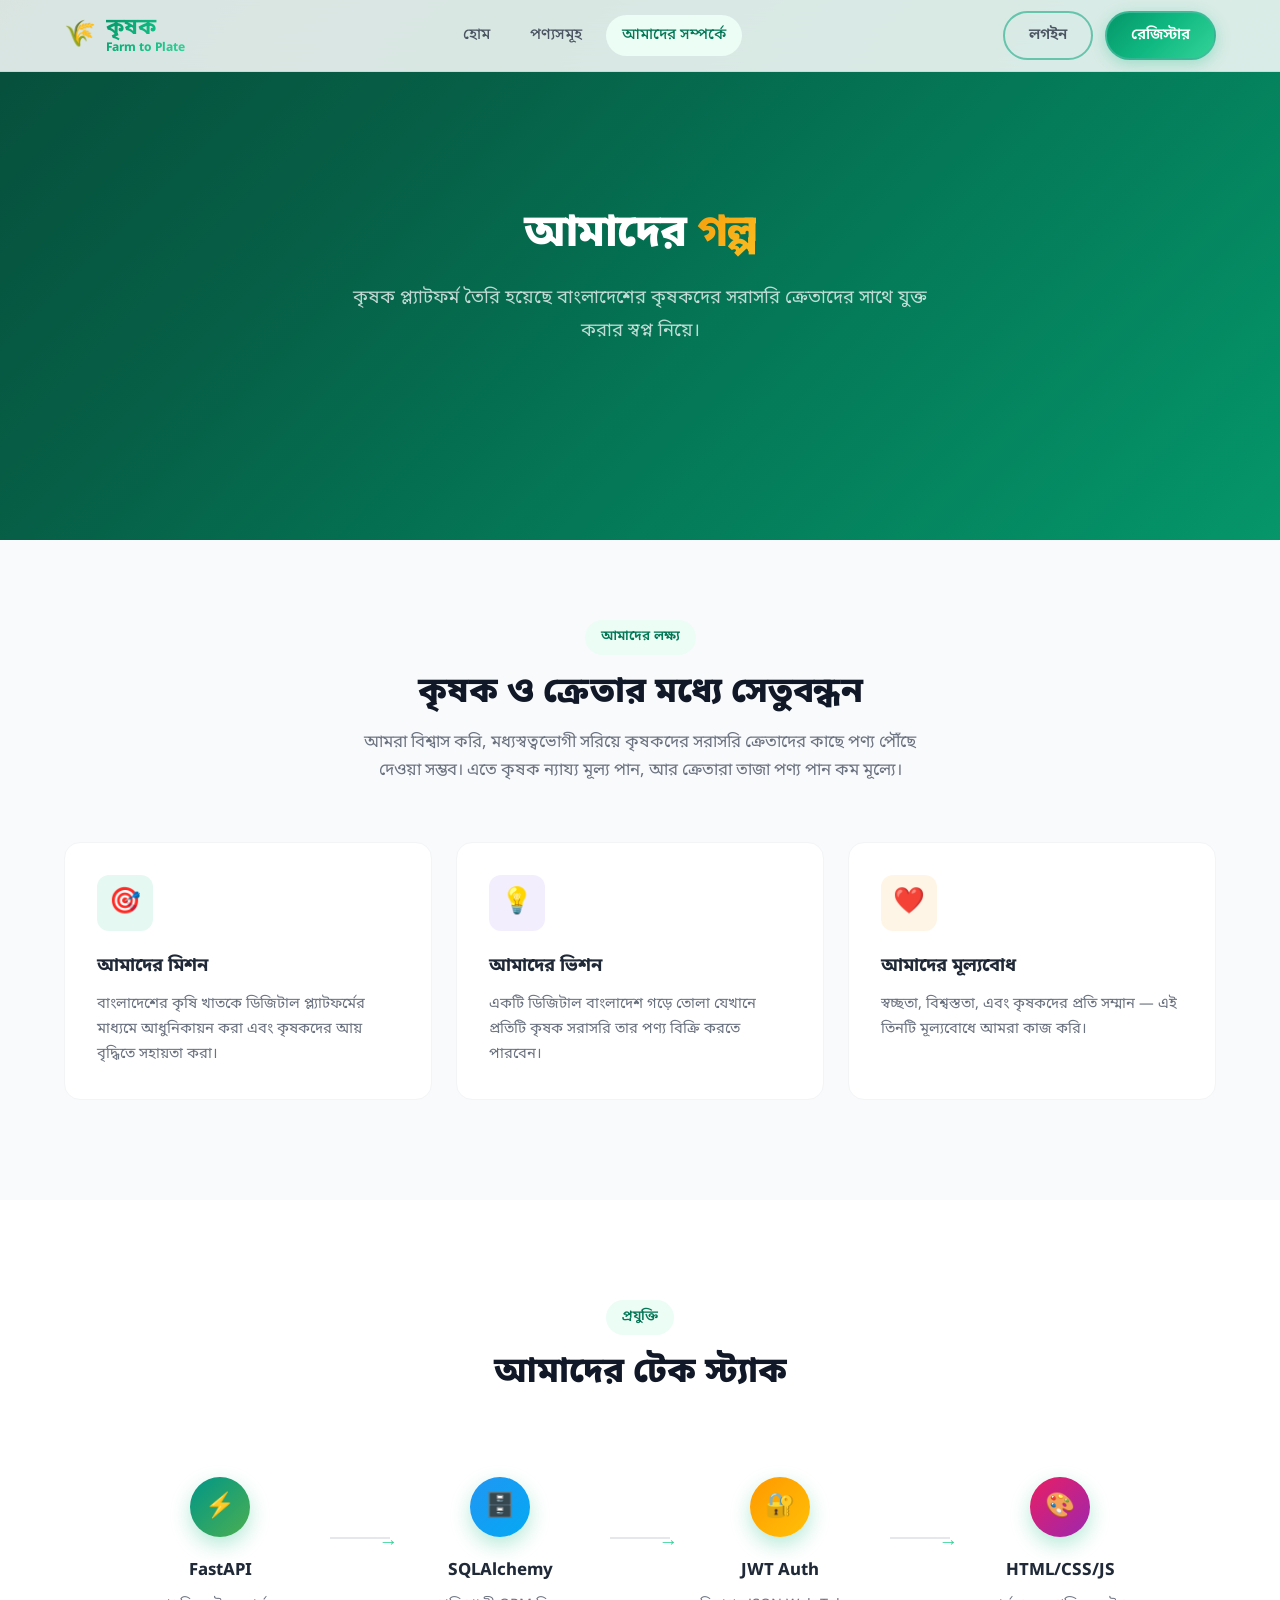
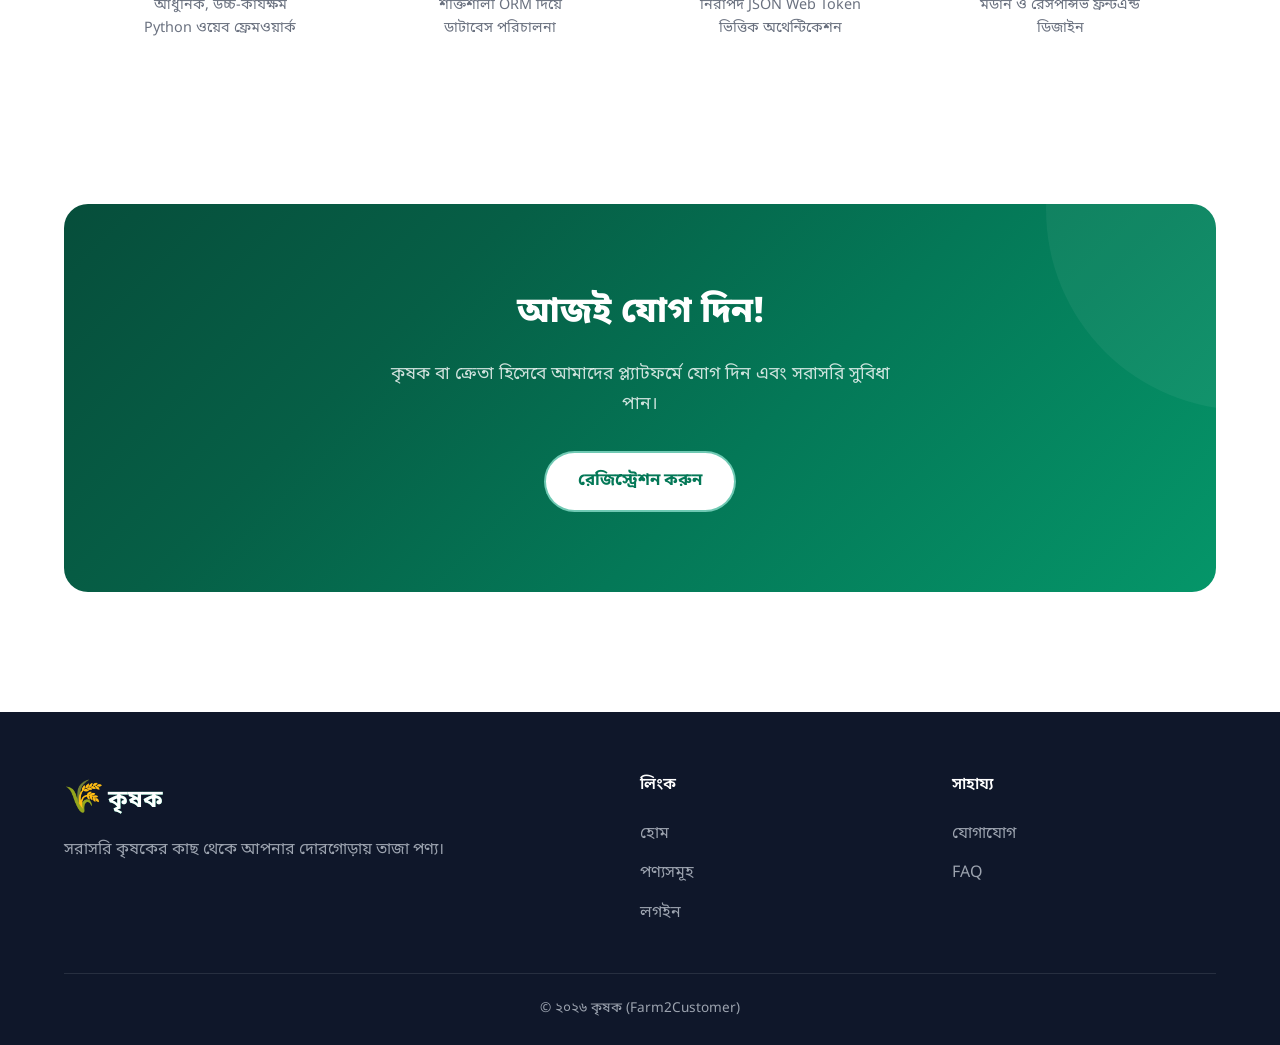
==== about.html @ 164684e6 "update" ====
<!DOCTYPE html>
<html lang="bn">
<head>
    <meta charset="UTF-8">
    <meta name="viewport" content="width=device-width, initial-scale=1.0">
    <title>আমাদের সম্পর্কে — কৃষক</title>
    <link rel="preconnect" href="https://fonts.googleapis.com">
    <link rel="preconnect" href="https://fonts.gstatic.com" crossorigin>
    <link href="https://fonts.googleapis.com/css2?family=Noto+Sans+Bengali:wght@300;400;500;600;700;800&family=Inter:wght@300;400;500;600;700;800&display=swap" rel="stylesheet">
    <link rel="stylesheet" href="css/style.css">
    <link rel="stylesheet" href="css/landing.css">
</head>
<body>
    <!-- Navbar -->
    <nav class="navbar" id="navbar">
        <div class="nav-container">
            <a href="index.html" class="nav-logo">
                <span class="logo-icon">🌾</span>
                <span class="logo-text" style="margin: 0; padding: 0; display: flex; flex-direction: column; gap: 3px; line-height: 1;">কৃষক<span style="font-size: 12px; padding: 0; margin: 0;">Farm to Plate</span></span>
            </a>
            <div class="nav-links" id="navLinks">
                <a href="index.html" class="nav-link">হোম</a>
                <a href="products.html" class="nav-link">পণ্যসমূহ</a>
                <a href="about.html" class="nav-link active">আমাদের সম্পর্কে</a>
            </div>
            <div class="nav-actions">
                <a href="login.html" class="btn btn-ghost" id="loginBtn">লগইন</a>
                <a href="register.html" class="btn btn-primary" id="registerBtn">রেজিস্টার</a>
                <div class="user-dropdown" id="userDropdown">
                        <div class="dropdown-header">
                            <span id="dropdownName">User</span>
                            <span class="dropdown-role" id="dropdownRole">customer</span>
                        </div>
                        <div class="dropdown-divider"></div>
                        <a href="#" id="dashboardLink" class="dropdown-item">ড্যাশবোর্ড</a>
                        <a href="#" id="profileLink" class="dropdown-item">প্রোফাইল</a>
                        <div class="dropdown-divider"></div>
                        <button class="dropdown-item logout" id="logoutBtn">লগআউট</button>
                    </div>
                <div class="user-menu hidden" id="userMenu">
                    <button class="user-avatar" id="userAvatar">
                        <span id="userInitial">ক</span>
                    </button>
                </div>
            </div>
            <button class="nav-toggle" id="navToggle"><span></span><span></span><span></span></button>
        </div>
    </nav>

    <!-- About Hero -->
    <section class="hero" style="min-height:60vh;">
        <div class="hero-bg">
            <div class="hero-gradient"></div>
        </div>
        <div class="hero-content">
            <h1 class="hero-title" style="font-size:2.8rem;">
                আমাদের <span class="gradient-text">গল্প</span>
            </h1>
            <p class="hero-description">
                কৃষক প্ল্যাটফর্ম তৈরি হয়েছে বাংলাদেশের কৃষকদের সরাসরি ক্রেতাদের সাথে যুক্ত করার স্বপ্ন নিয়ে।
            </p>
        </div>
    </section>

    <!-- Mission -->
    <section class="features" style="padding-top: 80px;">
        <div class="container">
            <div class="section-header">
                <span class="section-badge">আমাদের লক্ষ্য</span>
                <h2 class="section-title">কৃষক ও ক্রেতার মধ্যে সেতুবন্ধন</h2>
                <p class="section-description">
                    আমরা বিশ্বাস করি, মধ্যস্বত্বভোগী সরিয়ে কৃষকদের সরাসরি ক্রেতাদের কাছে পণ্য পৌঁছে দেওয়া সম্ভব।
                    এতে কৃষক ন্যায্য মূল্য পান, আর ক্রেতারা তাজা পণ্য পান কম মূল্যে।
                </p>
            </div>
            <div class="features-grid">
                <div class="feature-card">
                    <div class="feature-icon" style="--accent: #10b981;">🎯</div>
                    <h3>আমাদের মিশন</h3>
                    <p>বাংলাদেশের কৃষি খাতকে ডিজিটাল প্ল্যাটফর্মের মাধ্যমে আধুনিকায়ন করা এবং কৃষকদের আয় বৃদ্ধিতে সহায়তা করা।</p>
                </div>
                <div class="feature-card">
                    <div class="feature-icon" style="--accent: #8b5cf6;">💡</div>
                    <h3>আমাদের ভিশন</h3>
                    <p>একটি ডিজিটাল বাংলাদেশ গড়ে তোলা যেখানে প্রতিটি কৃষক সরাসরি তার পণ্য বিক্রি করতে পারবেন।</p>
                </div>
                <div class="feature-card">
                    <div class="feature-icon" style="--accent: #f59e0b;">❤️</div>
                    <h3>আমাদের মূল্যবোধ</h3>
                    <p>স্বচ্ছতা, বিশ্বস্ততা, এবং কৃষকদের প্রতি সম্মান — এই তিনটি মূল্যবোধে আমরা কাজ করি।</p>
                </div>
            </div>
        </div>
    </section>

    <!-- Technology Stack -->
    <section class="how-it-works">
        <div class="container">
            <div class="section-header">
                <span class="section-badge">প্রযুক্তি</span>
                <h2 class="section-title">আমাদের টেক স্ট্যাক</h2>
            </div>
            <div class="steps-container">
                <div class="step-card">
                    <div class="step-number" style="background:linear-gradient(135deg, #009688, #4CAF50);">⚡</div>
                    <div class="step-content">
                        <h3>FastAPI</h3>
                        <p>আধুনিক, উচ্চ-কার্যক্ষম Python ওয়েব ফ্রেমওয়ার্ক</p>
                    </div>
                </div>
                <div class="step-connector"></div>
                <div class="step-card">
                    <div class="step-number" style="background:linear-gradient(135deg, #2196F3, #03A9F4);">🗄️</div>
                    <div class="step-content">
                        <h3>SQLAlchemy</h3>
                        <p>শক্তিশালী ORM দিয়ে ডাটাবেস পরিচালনা</p>
                    </div>
                </div>
                <div class="step-connector"></div>
                <div class="step-card">
                    <div class="step-number" style="background:linear-gradient(135deg, #FF9800, #FFC107);">🔐</div>
                    <div class="step-content">
                        <h3>JWT Auth</h3>
                        <p>নিরাপদ JSON Web Token ভিত্তিক অথেন্টিকেশন</p>
                    </div>
                </div>
                <div class="step-connector"></div>
                <div class="step-card">
                    <div class="step-number" style="background:linear-gradient(135deg, #E91E63, #9C27B0);">🎨</div>
                    <div class="step-content">
                        <h3>HTML/CSS/JS</h3>
                        <p>মডার্ন ও রেসপন্সিভ ফ্রন্টএন্ড ডিজাইন</p>
                    </div>
                </div>
            </div>
        </div>
    </section>

    <!-- CTA -->
    <section class="cta-section">
        <div class="container">
            <div class="cta-card">
                <div class="cta-content">
                    <h2>আজই যোগ দিন!</h2>
                    <p>কৃষক বা ক্রেতা হিসেবে আমাদের প্ল্যাটফর্মে যোগ দিন এবং সরাসরি সুবিধা পান।</p>
                    <div class="cta-actions">
                        <a href="register.html" class="btn btn-light btn-lg">রেজিস্ট্রেশন করুন</a>
                    </div>
                </div>
            </div>
        </div>
    </section>

    <!-- Footer -->
    <footer class="footer">
        <div class="container">
            <div class="footer-content">
                <div class="footer-brand">
                    <span class="logo-icon">🌾</span>
                    <span class="logo-text">কৃষক</span>
                    <p>সরাসরি কৃষকের কাছ থেকে আপনার দোরগোড়ায় তাজা পণ্য।</p>
                </div>
                <div class="footer-links">
                    <h4>লিংক</h4>
                    <a href="index.html">হোম</a>
                    <a href="products.html">পণ্যসমূহ</a>
                    <a href="login.html">লগইন</a>
                </div>
                <div class="footer-links">
                    <h4>সাহায্য</h4>
                    <a href="#">যোগাযোগ</a>
                    <a href="#">FAQ</a>
                </div>
            </div>
            <div class="footer-bottom">
                <p>&copy; ২০২৬ কৃষক (Farm2Customer)</p>
            </div>
        </div>
    </footer>

    <script src="js/config.js"></script>
    <script src="js/auth.js"></script>
    <script src="js/app.js"></script>
</body>
</html>
---- css/style.css ----
/* ===== CSS RESET & VARIABLES ===== */
*,
*::before,
*::after {
    margin: 0;
    padding: 0;
    box-sizing: border-box;
}

:root {
    /* Primary Colors - Earthy Green Theme */
    --primary-50: #ecfdf5;
    --primary-100: #d1fae5;
    --primary-200: #a7f3d0;
    --primary-300: #6ee7b7;
    --primary-400: #34d399;
    --primary-500: #10b981;
    --primary-600: #059669;
    --primary-700: #047857;
    --primary-800: #065f46;
    --primary-900: #064e3b;

    /* Accent - Warm Gold */
    --accent-50: #fffbeb;
    --accent-100: #fef3c7;
    --accent-200: #fde68a;
    --accent-300: #fcd34d;
    --accent-400: #fbbf24;
    --accent-500: #f59e0b;
    --accent-600: #d97706;
    --accent-700: #b45309;

    /* Neutrals */
    --gray-50: #f9fafb;
    --gray-100: #f3f4f6;
    --gray-200: #e5e7eb;
    --gray-300: #d1d5db;
    --gray-400: #9ca3af;
    --gray-500: #6b7280;
    --gray-600: #4b5563;
    --gray-700: #374151;
    --gray-800: #1f2937;
    --gray-900: #111827;

    /* Semantic */
    --success: #10b981;
    --warning: #f59e0b;
    --danger: #ef4444;
    --info: #3b82f6;

    /* Surfaces */
    --bg-primary: #ffffff;
    --bg-secondary: #f9fafb;
    --bg-elevated: #ffffff;
    --bg-dark: #0f172a;
    --bg-glass: rgba(255, 255, 255, 0.7);

    /* Gradients */
    --gradient-primary: linear-gradient(135deg, #059669 0%, #10b981 50%, #34d399 100%);
    --gradient-hero: linear-gradient(135deg, #064e3b 0%, #065f46 30%, #047857 60%, #059669 100%);
    --gradient-accent: linear-gradient(135deg, #f59e0b 0%, #fbbf24 100%);
    --gradient-card: linear-gradient(145deg, rgba(255, 255, 255, 0.9) 0%, rgba(249, 250, 251, 0.9) 100%);

    /* Shadows */
    --shadow-sm: 0 1px 2px 0 rgb(0 0 0 / 0.05);
    --shadow-md: 0 4px 6px -1px rgb(0 0 0 / 0.1), 0 2px 4px -2px rgb(0 0 0 / 0.1);
    --shadow-lg: 0 10px 15px -3px rgb(0 0 0 / 0.1), 0 4px 6px -4px rgb(0 0 0 / 0.1);
    --shadow-xl: 0 20px 25px -5px rgb(0 0 0 / 0.1), 0 8px 10px -6px rgb(0 0 0 / 0.1);
    --shadow-glow: 0 0 40px rgba(16, 185, 129, 0.15);

    /* Typography */
    --font-bn: 'Noto Sans Bengali', sans-serif;
    --font-en: 'Inter', sans-serif;

    /* Spacing */
    --nav-height: 72px;

    /* Radius */
    --radius-sm: 8px;
    --radius-md: 12px;
    --radius-lg: 16px;
    --radius-xl: 24px;
    --radius-full: 9999px;

    /* Transitions */
    --transition-fast: 150ms cubic-bezier(0.4, 0, 0.2, 1);
    --transition-base: 250ms cubic-bezier(0.4, 0, 0.2, 1);
    --transition-slow: 350ms cubic-bezier(0.4, 0, 0.2, 1);
}

html {
    scroll-behavior: smooth;
    scroll-padding-top: var(--nav-height);
}

body {
    font-family: var(--font-bn);
    color: var(--gray-800);
    background: var(--bg-primary);
    line-height: 1.7;
    -webkit-font-smoothing: antialiased;
    -moz-osx-font-smoothing: grayscale;
    overflow-x: hidden;
}

a {
    text-decoration: none;
    color: inherit;
    transition: color var(--transition-fast);
}

img {
    max-width: 100%;
    display: block;
}

button {
    cursor: pointer;
    border: none;
    background: none;
    font-family: inherit;
}

input,
select,
textarea {
    font-family: inherit;
    font-size: inherit;
}

/* ===== CONTAINER ===== */
.container {
    max-width: 1200px;
    margin: 0 auto;
    padding: 0 24px;
}

/* ===== NAVBAR ===== */
.navbar {
    position: fixed;
    top: 0;
    left: 0;
    right: 0;
    height: var(--nav-height);
    z-index: 1000;
    background: rgba(255, 255, 255, 0.85);
    backdrop-filter: blur(20px);
    -webkit-backdrop-filter: blur(20px);
    border-bottom: 1px solid rgba(0, 0, 0, 0.06);
    transition: all var(--transition-base);
}

.navbar.scrolled {
    background: rgba(255, 255, 255, 0.95);
    box-shadow: var(--shadow-md);
}

.nav-container {
    max-width: 1200px;
    margin: 0 auto;
    padding: 0 24px;
    height: 100%;
    display: flex;
    align-items: center;
    justify-content: space-between;
}

.nav-logo {
    display: flex;
    align-items: center;
    gap: 10px;
    font-weight: 700;
    font-size: 1.4rem;
    color: var(--primary-700);
}

.logo-icon {
    font-size: 1.6rem;
}

.logo-text {
    background: var(--gradient-primary);
    -webkit-background-clip: text;
    -webkit-text-fill-color: transparent;
    background-clip: text;
}

.nav-links {
    display: flex;
    gap: 8px;
}

.nav-link {
    padding: 8px 16px;
    border-radius: var(--radius-full);
    font-size: 0.95rem;
    font-weight: 500;
    color: var(--gray-600);
    transition: all var(--transition-fast);
}

.nav-link:hover,
.nav-link.active {
    color: var(--primary-700);
    background: var(--primary-50);
}

.nav-actions {
    display: flex;
    align-items: center;
    gap: 12px;
}

.nav-toggle {
    display: none;
    flex-direction: column;
    gap: 5px;
    padding: 8px;
}

.nav-toggle span {
    width: 22px;
    height: 2px;
    background: var(--gray-700);
    border-radius: 2px;
    transition: all var(--transition-fast);
}

/* User Menu */
.user-menu {
    position: relative;
}

.user-avatar {
    width: 40px;
    height: 40px;
    border-radius: 50%;
    background: var(--gradient-primary);
    display: flex;
    align-items: center;
    justify-content: center;
    color: white;
    font-weight: 700;
    font-size: 1rem;
    cursor: pointer;
    transition: transform var(--transition-fast);
}

.user-avatar:hover {
    transform: scale(1.05);
}

.user-dropdown {
    position: absolute;
    top: calc(100% + 8px);
    right: 0;
    min-width: 220px;
    background: var(--bg-elevated);
    border-radius: var(--radius-md);
    box-shadow: var(--shadow-xl);
    border: 1px solid var(--gray-200);
    opacity: 0;
    visibility: hidden;
    transform: translateY(-8px);
    transition: all var(--transition-fast);
    z-index: 100;
}

.user-dropdown.show {
    opacity: 1;
    visibility: visible;
    transform: translateY(0);
}

.dropdown-header {
    padding: 16px;
    display: flex;
    flex-direction: column;
    gap: 2px;
}

.dropdown-header span:first-child {
    font-weight: 600;
    color: var(--gray-800);
}

.dropdown-role {
    font-size: 0.8rem;
    color: var(--primary-600);
    text-transform: capitalize;
}

.dropdown-divider {
    height: 1px;
    background: var(--gray-200);
}

.dropdown-item {
    display: block;
    width: 100%;
    text-align: left;
    padding: 10px 16px;
    font-size: 0.9rem;
    color: var(--gray-600);
    transition: all var(--transition-fast);
}

.dropdown-item:hover {
    background: var(--gray-50);
    color: var(--gray-800);
}

.dropdown-item.logout {
    color: var(--danger);
}

.dropdown-item.logout:hover {
    background: #fef2f2;
}

.hidden {
    display: none !important;
}

/* ===== BUTTONS ===== */
.btn {
    display: inline-flex;
    align-items: center;
    justify-content: center;
    gap: 8px;
    padding: 10px 24px;
    border-radius: var(--radius-full);
    font-weight: 600;
    font-size: 0.95rem;
    transition: all var(--transition-base);
    border: 2px solid rgba(68, 185, 156, 0.767);
    cursor: pointer;
    white-space: nowrap;
}

.btn-primary {
    background: var(--gradient-primary);
    color: white;
    box-shadow: 0 4px 15px rgba(16, 185, 129, 0.3);
}

.btn-primary:hover {
    transform: translateY(-2px);
    box-shadow: 0 8px 25px rgba(16, 185, 129, 0.4);
}

.btn-ghost {
    color: var(--gray-600);
    background: transparent;
}

.btn-ghost:hover {
    color: var(--primary-700);
    background: var(--primary-50);
}

.btn-outline {
    border-color: var(--primary-500);
    color: var(--primary-700);
    background: transparent;
}

.btn-outline:hover {
    background: var(--primary-50);
    transform: translateY(-2px);
}

.btn-light {
    background: white;
    color: var(--primary-700);
    font-weight: 700;
}

.btn-light:hover {
    transform: translateY(-2px);
    box-shadow: 0 8px 25px rgba(255, 255, 255, 0.3);
}

.btn-outline-light {
    border-color: rgba(255, 255, 255, 0.5);
    color: white;
}

.btn-outline-light:hover {
    background: rgba(255, 255, 255, 0.1);
    border-color: white;
    transform: translateY(-2px);
}

.btn-danger {
    background: var(--danger);
    color: white;
}

.btn-danger:hover {
    background: #dc2626;
    transform: translateY(-2px);
}

.btn-sm {
    padding: 6px 16px;
    font-size: 0.85rem;
}

.btn-lg {
    padding: 14px 32px;
    font-size: 1.05rem;
}

.btn-icon {
    padding: 8px;
    border-radius: var(--radius-sm);
}

.btn:disabled {
    opacity: 0.5;
    cursor: not-allowed;
    transform: none !important;
}

/* ===== FORM ELEMENTS ===== */
.form-group {
    margin-bottom: 20px;
}

.form-label {
    display: block;
    margin-bottom: 6px;
    font-weight: 500;
    font-size: 0.9rem;
    color: var(--gray-700);
}

.form-input {
    width: 100%;
    padding: 12px 16px;
    border: 2px solid var(--gray-200);
    border-radius: var(--radius-md);
    font-size: 0.95rem;
    background: var(--bg-primary);
    color: var(--gray-800);
    transition: all var(--transition-fast);
    outline: none;
}

.form-input:focus {
    border-color: var(--primary-400);
    box-shadow: 0 0 0 4px rgba(16, 185, 129, 0.1);
}

.form-input::placeholder {
    color: var(--gray-400);
}

.form-input.error {
    border-color: var(--danger);
    box-shadow: 0 0 0 4px rgba(239, 68, 68, 0.1);
}

.form-error {
    display: block;
    margin-top: 4px;
    font-size: 0.8rem;
    color: var(--danger);
}

.form-select {
    width: 100%;
    padding: 12px 16px;
    border: 2px solid var(--gray-200);
    border-radius: var(--radius-md);
    font-size: 0.95rem;
    background: var(--bg-primary);
    color: var(--gray-800);
    transition: all var(--transition-fast);
    outline: none;
    appearance: none;
    background-image: url("data:image/svg+xml,%3Csvg xmlns='http://www.w3.org/2000/svg' width='24' height='24' viewBox='0 0 24 24' fill='none' stroke='%236b7280' stroke-width='2' stroke-linecap='round' stroke-linejoin='round'%3E%3Cpolyline points='6 9 12 15 18 9'%3E%3C/polyline%3E%3C/svg%3E");
    background-repeat: no-repeat;
    background-position: right 12px center;
    background-size: 18px;
    padding-right: 40px;
}

.form-select:focus {
    border-color: var(--primary-400);
    box-shadow: 0 0 0 4px rgba(16, 185, 129, 0.1);
}

textarea.form-input {
    resize: vertical;
    min-height: 100px;
}

/* ===== SECTION HEADERS ===== */
.section-header {
    text-align: center;
    margin-bottom: 56px;
}

.section-badge {
    display: inline-block;
    padding: 6px 16px;
    border-radius: var(--radius-full);
    background: var(--primary-50);
    color: var(--primary-700);
    font-size: 0.85rem;
    font-weight: 600;
    margin-bottom: 16px;
}

.section-title {
    font-size: 2.2rem;
    font-weight: 800;
    color: var(--gray-900);
    margin-bottom: 12px;
    line-height: 1.3;
}

.section-description {
    font-size: 1.05rem;
    color: var(--gray-500);
    max-width: 560px;
    margin: 0 auto;
}

/* ===== CARDS ===== */
.card {
    background: var(--bg-elevated);
    border-radius: var(--radius-lg);
    border: 1px solid var(--gray-200);
    overflow: hidden;
    transition: all var(--transition-base);
}

.card:hover {
    box-shadow: var(--shadow-lg);
    transform: translateY(-4px);
}

/* ===== TOAST NOTIFICATION ===== */
.toast-container {
    position: fixed;
    top: 88px;
    right: 24px;
    display: flex;
    flex-direction: column;
    gap: 10px;
    z-index: 9999;
    pointer-events: none;
}

.toast {
    display: flex;
    align-items: center;
    gap: 12px;
    padding: 14px 20px;
    border-radius: var(--radius-md);
    background: var(--bg-elevated);
    box-shadow: var(--shadow-xl);
    border: 1px solid var(--gray-200);
    animation: slideInRight 0.3s ease forwards;
    pointer-events: auto;
    min-width: 300px;
    max-width: 420px;
}

.toast.toast-success {
    border-left: 4px solid var(--success);
}

.toast.toast-error {
    border-left: 4px solid var(--danger);
}

.toast.toast-warning {
    border-left: 4px solid var(--warning);
}

.toast.toast-info {
    border-left: 4px solid var(--info);
}

.toast-icon {
    font-size: 1.3rem;
    flex-shrink: 0;
}

.toast-message {
    font-size: 0.9rem;
    color: var(--gray-700);
    flex: 1;
}

.toast-close {
    font-size: 1.1rem;
    color: var(--gray-400);
    cursor: pointer;
    padding: 4px;
    border-radius: 4px;
    transition: all var(--transition-fast);
    flex-shrink: 0;
}

.toast-close:hover {
    background: var(--gray-100);
    color: var(--gray-600);
}

.toast.removing {
    animation: slideOutRight 0.3s ease forwards;
}

@keyframes slideInRight {
    from {
        transform: translateX(100%);
        opacity: 0;
    }

    to {
        transform: translateX(0);
        opacity: 1;
    }
}

@keyframes slideOutRight {
    from {
        transform: translateX(0);
        opacity: 1;
    }

    to {
        transform: translateX(100%);
        opacity: 0;
    }
}

/* ===== MODAL ===== */
.modal-overlay {
    position: fixed;
    inset: 0;
    background: rgba(0, 0, 0, 0.5);
    backdrop-filter: blur(4px);
    display: flex;
    align-items: center;
    justify-content: center;
    z-index: 3000;
    padding: 24px;
    opacity: 0;
    visibility: hidden;
    transition: all var(--transition-base);
}

.modal-overlay.active {
    opacity: 1;
    visibility: visible;
}

.modal {
    background: var(--bg-elevated);
    border-radius: var(--radius-lg);
    max-width: 500px;
    width: 100%;
    max-height: 85vh;
    overflow-y: auto;
    transform: scale(0.95);
    transition: transform var(--transition-base);
}

.modal-overlay.active .modal {
    transform: scale(1);
}

.modal-header {
    display: flex;
    align-items: center;
    justify-content: space-between;
    padding: 20px 24px;
    border-bottom: 1px solid var(--gray-200);
}

.modal-title {
    font-size: 1.2rem;
    font-weight: 700;
    color: var(--gray-800);
}

.modal-close {
    width: 32px;
    height: 32px;
    display: flex;
    align-items: center;
    justify-content: center;
    border-radius: 8px;
    font-size: 1.2rem;
    color: var(--gray-400);
    transition: all var(--transition-fast);
}

.modal-close:hover {
    background: var(--gray-100);
    color: var(--gray-600);
}

.modal-body {
    padding: 24px;
}

.modal-footer {
    padding: 16px 24px;
    border-top: 1px solid var(--gray-200);
    display: flex;
    justify-content: flex-end;
    gap: 12px;
}

/* ===== LOADING ===== */
.spinner {
    width: 24px;
    height: 24px;
    border: 3px solid var(--gray-200);
    border-top-color: var(--primary-500);
    border-radius: 50%;
    animation: spin 0.7s linear infinite;
}

@keyframes spin {
    to {
        transform: rotate(360deg);
    }
}

.page-loader {
    display: flex;
    align-items: center;
    justify-content: center;
    min-height: 400px;
    flex-direction: column;
    gap: 16px;
    color: var(--gray-500);
}

.page-loader .spinner {
    width: 40px;
    height: 40px;
}

/* ===== EMPTY STATE ===== */
.empty-state {
    text-align: center;
    padding: 60px 24px;
    color: var(--gray-400);
}

.empty-state-icon {
    font-size: 3rem;
    margin-bottom: 16px;
}

.empty-state h3 {
    font-size: 1.2rem;
    color: var(--gray-600);
    margin-bottom: 8px;
}

.empty-state p {
    color: var(--gray-400);
    max-width: 400px;
    margin: 0 auto 24px;
}

/* ===== STATUS BADGES ===== */
.status-badge {
    display: inline-flex;
    align-items: center;
    gap: 6px;
    padding: 4px 12px;
    border-radius: var(--radius-full);
    font-size: 0.8rem;
    font-weight: 600;
}

.status-badge::before {
    content: '';
    width: 6px;
    height: 6px;
    border-radius: 50%;
    flex-shrink: 0;
}

.status-pending {
    background: #fef3c7;
    color: #92400e;
}

.status-pending::before {
    background: #f59e0b;
}

.status-accepted {
    background: #dbeafe;
    color: #1e40af;
}

.status-accepted::before {
    background: #3b82f6;
}

.status-shipped {
    background: #e0e7ff;
    color: #3730a3;
}

.status-shipped::before {
    background: #6366f1;
}

.status-delivered {
    background: #d1fae5;
    color: #065f46;
}

.status-delivered::before {
    background: #10b981;
}

.status-available {
    background: #d1fae5;
    color: #065f46;
}

.status-available::before {
    background: #10b981;
}

.status-out_of_stock {
    background: #fee2e2;
    color: #991b1b;
}

.status-out_of_stock::before {
    background: #ef4444;
}

/* ===== FOOTER ===== */
.footer {
    background: var(--bg-dark);
    color: var(--gray-400);
    padding: 60px 0 24px;
    margin-top: 80px;
}

.footer-content {
    display: grid;
    grid-template-columns: 2fr 1fr 1fr;
    gap: 48px;
    margin-bottom: 40px;
}

.footer-brand .logo-icon {
    font-size: 2rem;
}

.footer-brand .logo-text {
    font-size: 1.5rem;
    font-weight: 700;
    -webkit-text-fill-color: white;
}

.footer-brand p {
    margin-top: 12px;
    line-height: 1.6;
}

.footer-links h4 {
    color: white;
    font-weight: 600;
    margin-bottom: 16px;
}

.footer-links a {
    display: block;
    color: var(--gray-400);
    padding: 6px 0;
    transition: color var(--transition-fast);
}

.footer-links a:hover {
    color: var(--primary-400);
}

.footer-bottom {
    padding-top: 24px;
    border-top: 1px solid rgba(255, 255, 255, 0.1);
    text-align: center;
    font-size: 0.85rem;
}

/* ===== TABLE ===== */
.data-table {
    width: 100%;
    border-collapse: collapse;
    font-size: 0.9rem;
}

.data-table th {
    background: var(--gray-50);
    color: var(--gray-600);
    font-weight: 600;
    text-align: left;
    padding: 12px 16px;
    border-bottom: 2px solid var(--gray-200);
    font-size: 0.8rem;
    text-transform: uppercase;
    letter-spacing: 0.05em;
}

.data-table td {
    padding: 12px 16px;
    border-bottom: 1px solid var(--gray-100);
    color: var(--gray-700);
}

.data-table tr:hover td {
    background: var(--gray-50);
}

.data-table .actions {
    display: flex;
    gap: 8px;
}

/* ===== RESPONSIVE ===== */
@media (max-width: 768px) {
    .nav-container {
        position: relative;
    }

    .nav-links {
        display: none;
        position: absolute;
        top: var(--nav-height);
        left: 0;
        right: 0;
        background: white;
        flex-direction: column;
        padding: 16px 24px;
        border-bottom: 1px solid var(--gray-200);
        box-shadow: var(--shadow-lg);
        z-index: 100;
    }

    .nav-links.open {
        display: flex;
    }

    .nav-toggle {
        display: flex;
    }

    /* Hamburger animation when menu is open */
    .nav-toggle.active span:nth-child(1) {
        transform: rotate(45deg) translate(5px, 5px);
    }

    .nav-toggle.active span:nth-child(2) {
        opacity: 0;
    }

    .nav-toggle.active span:nth-child(3) {
        transform: rotate(-45deg) translate(5px, -5px);
    }

    /* Hide nav-actions on mobile — items moved into hamburger dropdown by JS */
    .nav-actions {
        display: none !important;
    }

    /* Styles for action buttons moved inside the dropdown */
    .nav-links .mobile-action-item {
        width: 100%;
        text-align: center;
        justify-content: center;
    }

    .nav-links .mobile-actions-divider {
        height: 1px;
        background: var(--gray-200);
        margin: 8px 0;
    }

    .footer-content {
        grid-template-columns: 1fr;
        gap: 32px;
    }

    .section-title {
        font-size: 1.6rem;
    }

    .btn-lg {
        padding: 12px 24px;
        font-size: 0.95rem;
    }
}

/* Custom Modal System */
.modal-overlay {
    position: fixed;
    top: 0;
    left: 0;
    width: 100%;
    height: 100%;
    background: rgba(0, 0, 0, 0.4);
    backdrop-filter: blur(4px);
    display: flex;
    align-items: center;
    justify-content: center;
    z-index: 2000;
    opacity: 0;
    transition: opacity 0.2s ease;
}

.modal-overlay.active {
    opacity: 1;
}

.modal-content {
    background: white;
    border-radius: 20px;
    width: 90%;
    max-width: 450px;
    padding: 32px;
    box-shadow: var(--shadow-xl);
    transform: scale(0.9);
    transition: transform 0.2s cubic-bezier(0.34, 1.56, 0.64, 1);
    border: 1px solid var(--gray-100);
}

.modal-overlay.active .modal-content {
    transform: scale(1);
}

.modal-header {
    margin-bottom: 20px;
    display: flex;
    flex-direction: column;
    gap: 4px;
}

.modal-title {
    font-size: 1.25rem;
    font-weight: 700;
    color: var(--gray-900);
    margin-bottom: 8px;
    display: flex;
    align-items: center;
    gap: 12px;
}

.modal-message {
    color: var(--gray-600);
    line-height: 1.6;
    font-size: 1rem;
}

.modal-body {
    margin-bottom: 28px;
}

.modal-input {
    width: 100%;
    padding: 12px 16px;
    border: 2px solid var(--gray-200);
    border-radius: 12px;
    font-size: 1rem;
    margin-top: 16px;
    transition: border-color 0.2s;
}

.modal-input:focus {
    border-color: var(--primary-500);
    outline: none;
}

.modal-footer {
    display: flex;
    gap: 12px;
    justify-content: flex-end;
}

.modal-btn {
    padding: 10px 24px;
    border-radius: 10px;
    font-weight: 600;
    cursor: pointer;
    transition: all 0.2s;
}

.modal-btn-cancel {
    background: var(--gray-100);
    color: var(--gray-700);
    border: none;
}

.modal-btn-cancel:hover {
    background: var(--gray-200);
}

.modal-btn-confirm {
    background: var(--primary-600);
    color: white;
    border: none;
}

.modal-btn-confirm:hover {
    background: var(--primary-700);
    box-shadow: 0 4px 12px rgba(16, 185, 129, 0.3);
}

.modal-btn-danger {
    background: #ef4444;
    color: white;
    border: none;
}

.modal-btn-danger:hover {
    background: #dc2626;
    box-shadow: 0 4px 12px rgba(239, 68, 68, 0.3);
}
---- css/landing.css ----
/* ===== LANDING PAGE STYLES ===== */

/* Hero Section */
.hero {
    position: relative;
    min-height: 100vh;
    display: flex;
    align-items: center;
    justify-content: center;
    overflow: hidden;
    padding: calc(var(--nav-height) + 40px) 24px 60px;
}

.hero-bg {
    position: absolute;
    inset: 0;
    z-index: 0;
}

.hero-gradient {
    position: absolute;
    inset: 0;
    background: var(--gradient-hero);
}

.hero-particles {
    position: absolute;
    inset: 0;
    overflow: hidden;
}

.hero-particle {
    position: absolute;
    border-radius: 50%;
    background: rgba(255, 255, 255, 0.06);
    animation: float linear infinite;
}

@keyframes float {
    0% { transform: translateY(100vh) rotate(0deg); opacity: 0; }
    10% { opacity: 1; }
    90% { opacity: 1; }
    100% { transform: translateY(-100px) rotate(720deg); opacity: 0; }
}

.hero-content {
    position: relative;
    z-index: 1;
    text-align: center;
    max-width: 800px;
    animation: fadeInUp 0.8s ease forwards;
}

@keyframes fadeInUp {
    from { opacity: 0; transform: translateY(30px); }
    to { opacity: 1; transform: translateY(0); }
}

.hero-badge {
    display: inline-flex;
    align-items: center;
    gap: 8px;
    padding: 8px 20px;
    border-radius: var(--radius-full);
    background: rgba(255, 255, 255, 0.12);
    color: rgba(255, 255, 255, 0.9);
    font-size: 0.9rem;
    font-weight: 500;
    margin-bottom: 28px;
    backdrop-filter: blur(10px);
    border: 1px solid rgba(255, 255, 255, 0.1);
}

.badge-dot {
    width: 8px;
    height: 8px;
    border-radius: 50%;
    background: var(--accent-400);
    animation: pulse 2s ease-in-out infinite;
}

@keyframes pulse {
    0%, 100% { opacity: 1; transform: scale(1); }
    50% { opacity: 0.6; transform: scale(1.2); }
}

.hero-title {
    font-size: 3.5rem;
    font-weight: 800;
    color: white;
    line-height: 1.2;
    margin-bottom: 20px;
    letter-spacing: -0.02em;
}

.gradient-text {
    background: var(--gradient-accent);
    -webkit-background-clip: text;
    -webkit-text-fill-color: transparent;
    background-clip: text;
}

.hero-description {
    font-size: 1.15rem;
    color: rgba(255, 255, 255, 0.75);
    line-height: 1.8;
    margin-bottom: 36px;
    max-width: 600px;
    margin-left: auto;
    margin-right: auto;
}

.hero-actions {
    display: flex;
    gap: 16px;
    justify-content: center;
    flex-wrap: wrap;
    margin-bottom: 56px;
}

.hero-stats {
    display: flex;
    align-items: center;
    justify-content: center;
    gap: 40px;
    padding: 28px 40px;
    background: rgba(255, 255, 255, 0.08);
    border-radius: var(--radius-xl);
    backdrop-filter: blur(10px);
    border: 1px solid rgba(255, 255, 255, 0.1);
}

.stat-item {
    text-align: center;
    color: white;
}

.stat-number {
    font-size: 2rem;
    font-weight: 800;
    font-family: var(--font-en);
    display: block;
}

.stat-label {
    font-size: 0.85rem;
    color: rgba(255, 255, 255, 0.7);
    display: block;
    margin-top: 4px;
}

.stat-divider {
    width: 1px;
    height: 40px;
    background: rgba(255, 255, 255, 0.2);
}

/* Features Section */
.features {
    padding: 100px 0;
    background: var(--bg-secondary);
}

.features-grid {
    display: grid;
    grid-template-columns: repeat(3, 1fr);
    gap: 24px;
}

.feature-card {
    background: var(--bg-elevated);
    border-radius: var(--radius-lg);
    padding: 32px;
    border: 1px solid var(--gray-100);
    transition: all var(--transition-base);
    position: relative;
    overflow: hidden;
}

.feature-card::before {
    content: '';
    position: absolute;
    top: 0;
    left: 0;
    right: 0;
    height: 3px;
    background: var(--accent, var(--primary-500));
    transform: scaleX(0);
    transition: transform var(--transition-base);
}

.feature-card:hover {
    transform: translateY(-6px);
    box-shadow: var(--shadow-xl);
}

.feature-card:hover::before {
    transform: scaleX(1);
}

.feature-icon {
    width: 56px;
    height: 56px;
    display: flex;
    align-items: center;
    justify-content: center;
    font-size: 1.6rem;
    border-radius: var(--radius-md);
    background: color-mix(in srgb, var(--accent) 10%, transparent);
    margin-bottom: 20px;
}

.feature-card h3 {
    font-size: 1.15rem;
    font-weight: 700;
    color: var(--gray-800);
    margin-bottom: 10px;
}

.feature-card p {
    color: var(--gray-500);
    font-size: 0.92rem;
    line-height: 1.7;
}

/* How It Works */
.how-it-works {
    padding: 100px 0;
}

.steps-container {
    display: flex;
    align-items: center;
    justify-content: center;
    gap: 0;
    flex-wrap: wrap;
}

.step-card {
    display: flex;
    flex-direction: column;
    align-items: center;
    text-align: center;
    max-width: 220px;
    padding: 24px;
}

.step-number {
    width: 60px;
    height: 60px;
    display: flex;
    align-items: center;
    justify-content: center;
    font-size: 1.5rem;
    font-weight: 800;
    color: white;
    background: var(--gradient-primary);
    border-radius: 50%;
    margin-bottom: 20px;
    box-shadow: 0 8px 20px rgba(16, 185, 129, 0.3);
}

.step-content h3 {
    font-size: 1.05rem;
    font-weight: 700;
    color: var(--gray-800);
    margin-bottom: 8px;
}

.step-content p {
    font-size: 0.9rem;
    color: var(--gray-500);
    line-height: 1.6;
}

.step-connector {
    width: 60px;
    height: 2px;
    background: var(--gray-200);
    position: relative;
    margin-top: -40px;
}

.step-connector::after {
    content: '→';
    position: absolute;
    right: -8px;
    top: -10px;
    color: var(--primary-400);
    font-size: 1.2rem;
}

/* CTA Section */
.cta-section {
    padding: 40px 0;
}

.cta-card {
    background: var(--gradient-hero);
    border-radius: var(--radius-xl);
    padding: 80px 40px;
    text-align: center;
    position: relative;
    overflow: hidden;
}

.cta-card::before {
    content: '';
    position: absolute;
    top: -50%;
    right: -20%;
    width: 400px;
    height: 400px;
    border-radius: 50%;
    background: rgba(255, 255, 255, 0.05);
}

.cta-content {
    position: relative;
    z-index: 1;
}

.cta-content h2 {
    font-size: 2.2rem;
    font-weight: 800;
    color: white;
    margin-bottom: 16px;
}

.cta-content p {
    font-size: 1.1rem;
    color: rgba(255, 255, 255, 0.8);
    margin-bottom: 32px;
    max-width: 500px;
    margin-left: auto;
    margin-right: auto;
}

.cta-actions {
    display: flex;
    gap: 16px;
    justify-content: center;
    flex-wrap: wrap;
}

/* Responsive */
@media (max-width: 768px) {
    .hero-title {
        font-size: 2.2rem;
    }

    .hero-description {
        font-size: 1rem;
    }

    .hero-stats {
        flex-direction: column;
        gap: 20px;
        padding: 24px;
    }

    .stat-divider {
        width: 60px;
        height: 1px;
    }

    .features-grid {
        grid-template-columns: 1fr;
    }

    .steps-container {
        flex-direction: column;
    }

    .step-connector {
        width: 2px;
        height: 40px;
        margin-top: 0;
    }

    .step-connector::after {
        content: '↓';
        top: 10px;
        right: -8px;
    }

    .cta-card {
        padding: 50px 24px;
    }

    .cta-content h2 {
        font-size: 1.6rem;
    }
}
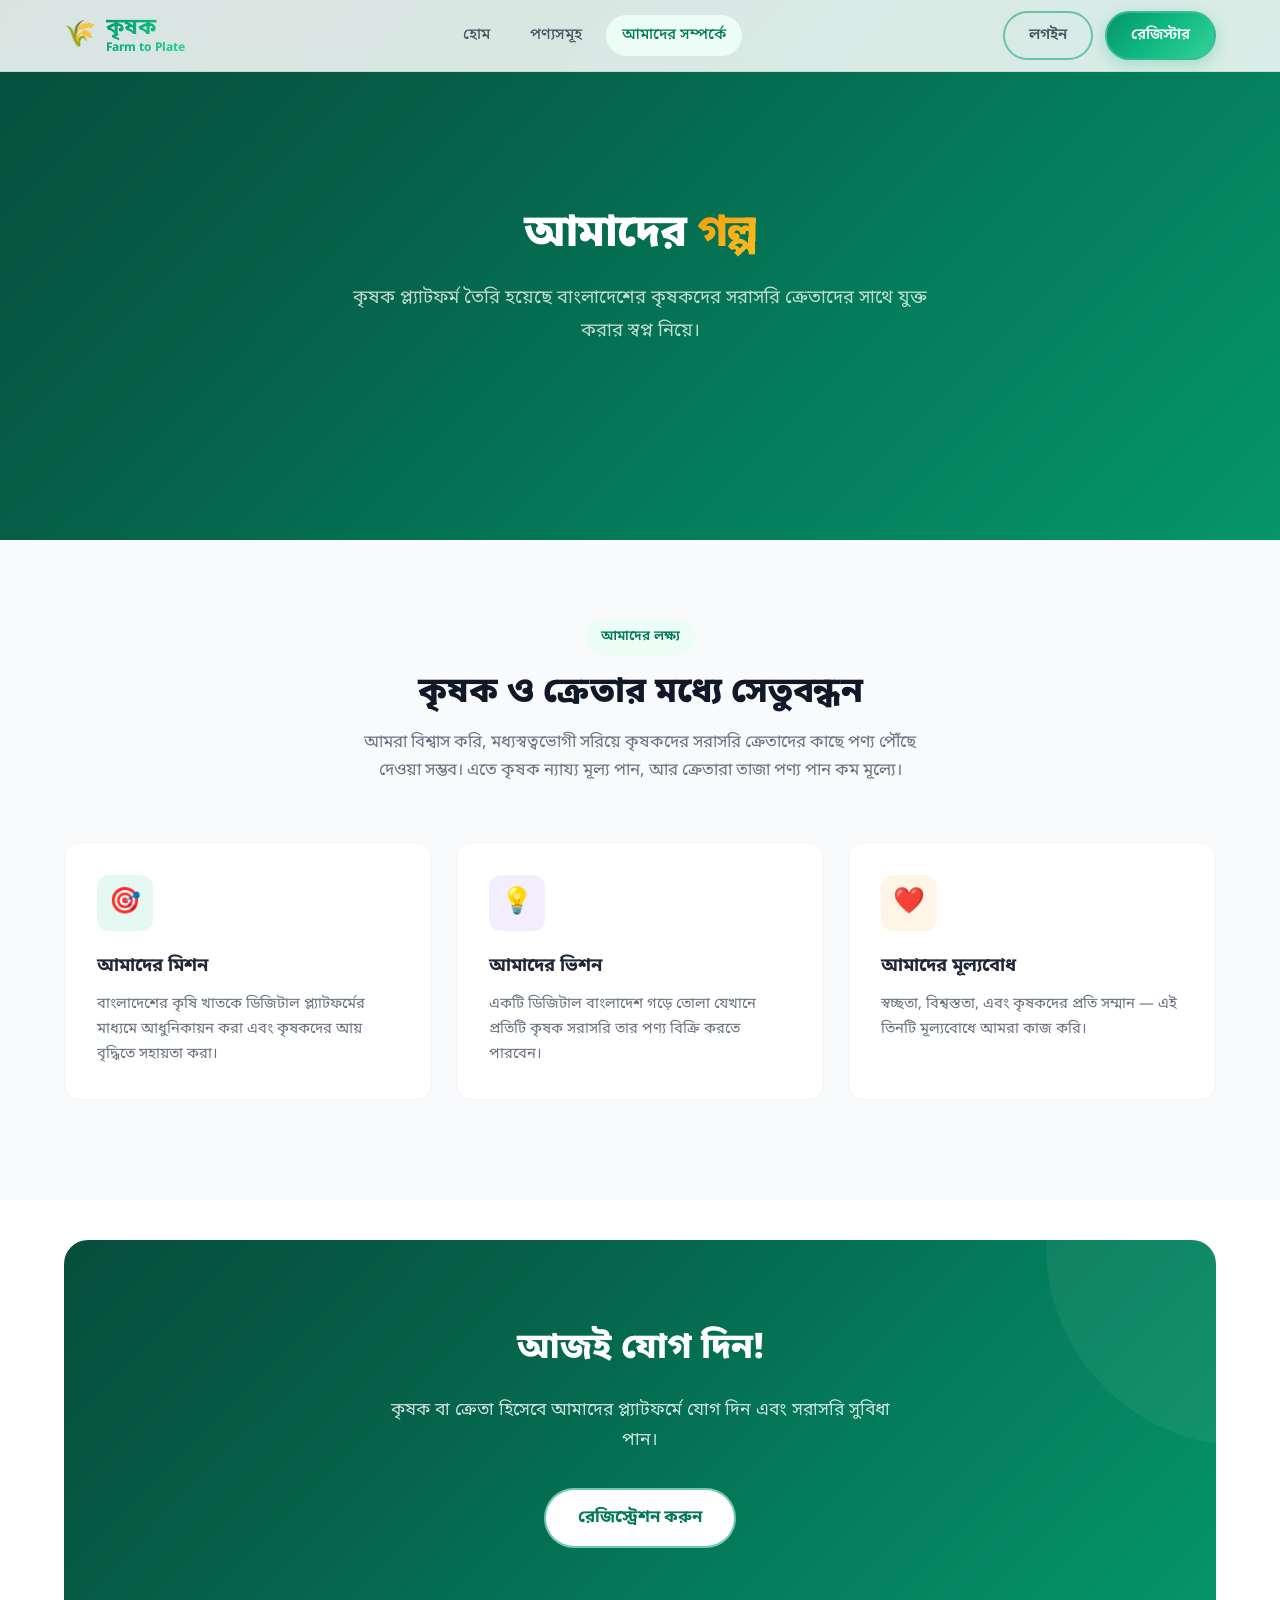
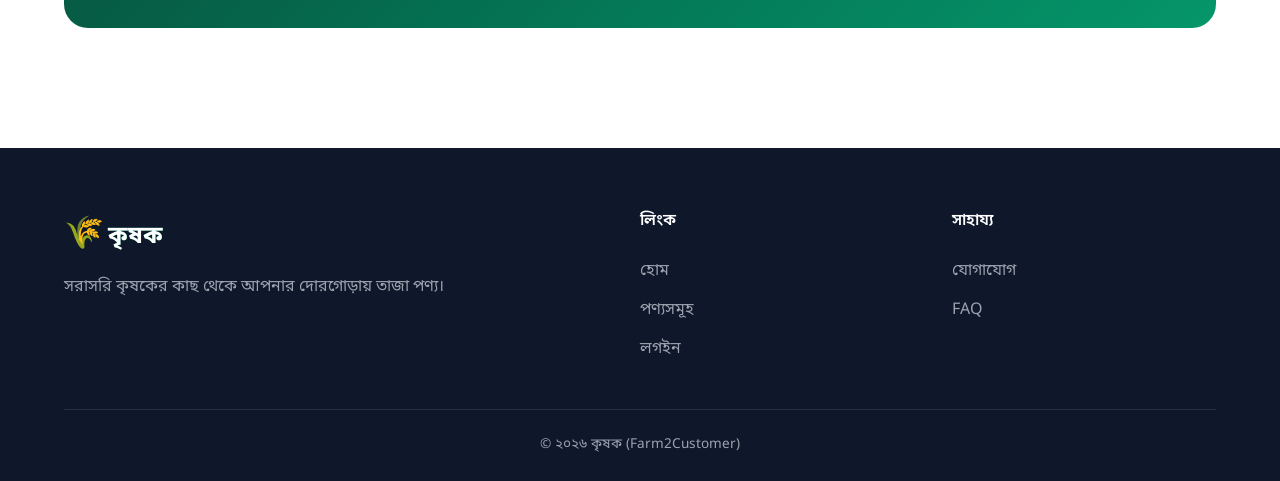
==== commit 6ba45d94: "upload" ====
--- a/about.html
+++ b/about.html
@@ -93,49 +93,6 @@
         </div>
     </section>
 
-    <!-- Technology Stack -->
-    <section class="how-it-works">
-        <div class="container">
-            <div class="section-header">
-                <span class="section-badge">প্রযুক্তি</span>
-                <h2 class="section-title">আমাদের টেক স্ট্যাক</h2>
-            </div>
-            <div class="steps-container">
-                <div class="step-card">
-                    <div class="step-number" style="background:linear-gradient(135deg, #009688, #4CAF50);">⚡</div>
-                    <div class="step-content">
-                        <h3>FastAPI</h3>
-                        <p>আধুনিক, উচ্চ-কার্যক্ষম Python ওয়েব ফ্রেমওয়ার্ক</p>
-                    </div>
-                </div>
-                <div class="step-connector"></div>
-                <div class="step-card">
-                    <div class="step-number" style="background:linear-gradient(135deg, #2196F3, #03A9F4);">🗄️</div>
-                    <div class="step-content">
-                        <h3>SQLAlchemy</h3>
-                        <p>শক্তিশালী ORM দিয়ে ডাটাবেস পরিচালনা</p>
-                    </div>
-                </div>
-                <div class="step-connector"></div>
-                <div class="step-card">
-                    <div class="step-number" style="background:linear-gradient(135deg, #FF9800, #FFC107);">🔐</div>
-                    <div class="step-content">
-                        <h3>JWT Auth</h3>
-                        <p>নিরাপদ JSON Web Token ভিত্তিক অথেন্টিকেশন</p>
-                    </div>
-                </div>
-                <div class="step-connector"></div>
-                <div class="step-card">
-                    <div class="step-number" style="background:linear-gradient(135deg, #E91E63, #9C27B0);">🎨</div>
-                    <div class="step-content">
-                        <h3>HTML/CSS/JS</h3>
-                        <p>মডার্ন ও রেসপন্সিভ ফ্রন্টএন্ড ডিজাইন</p>
-                    </div>
-                </div>
-            </div>
-        </div>
-    </section>
-
     <!-- CTA -->
     <section class="cta-section">
         <div class="container">
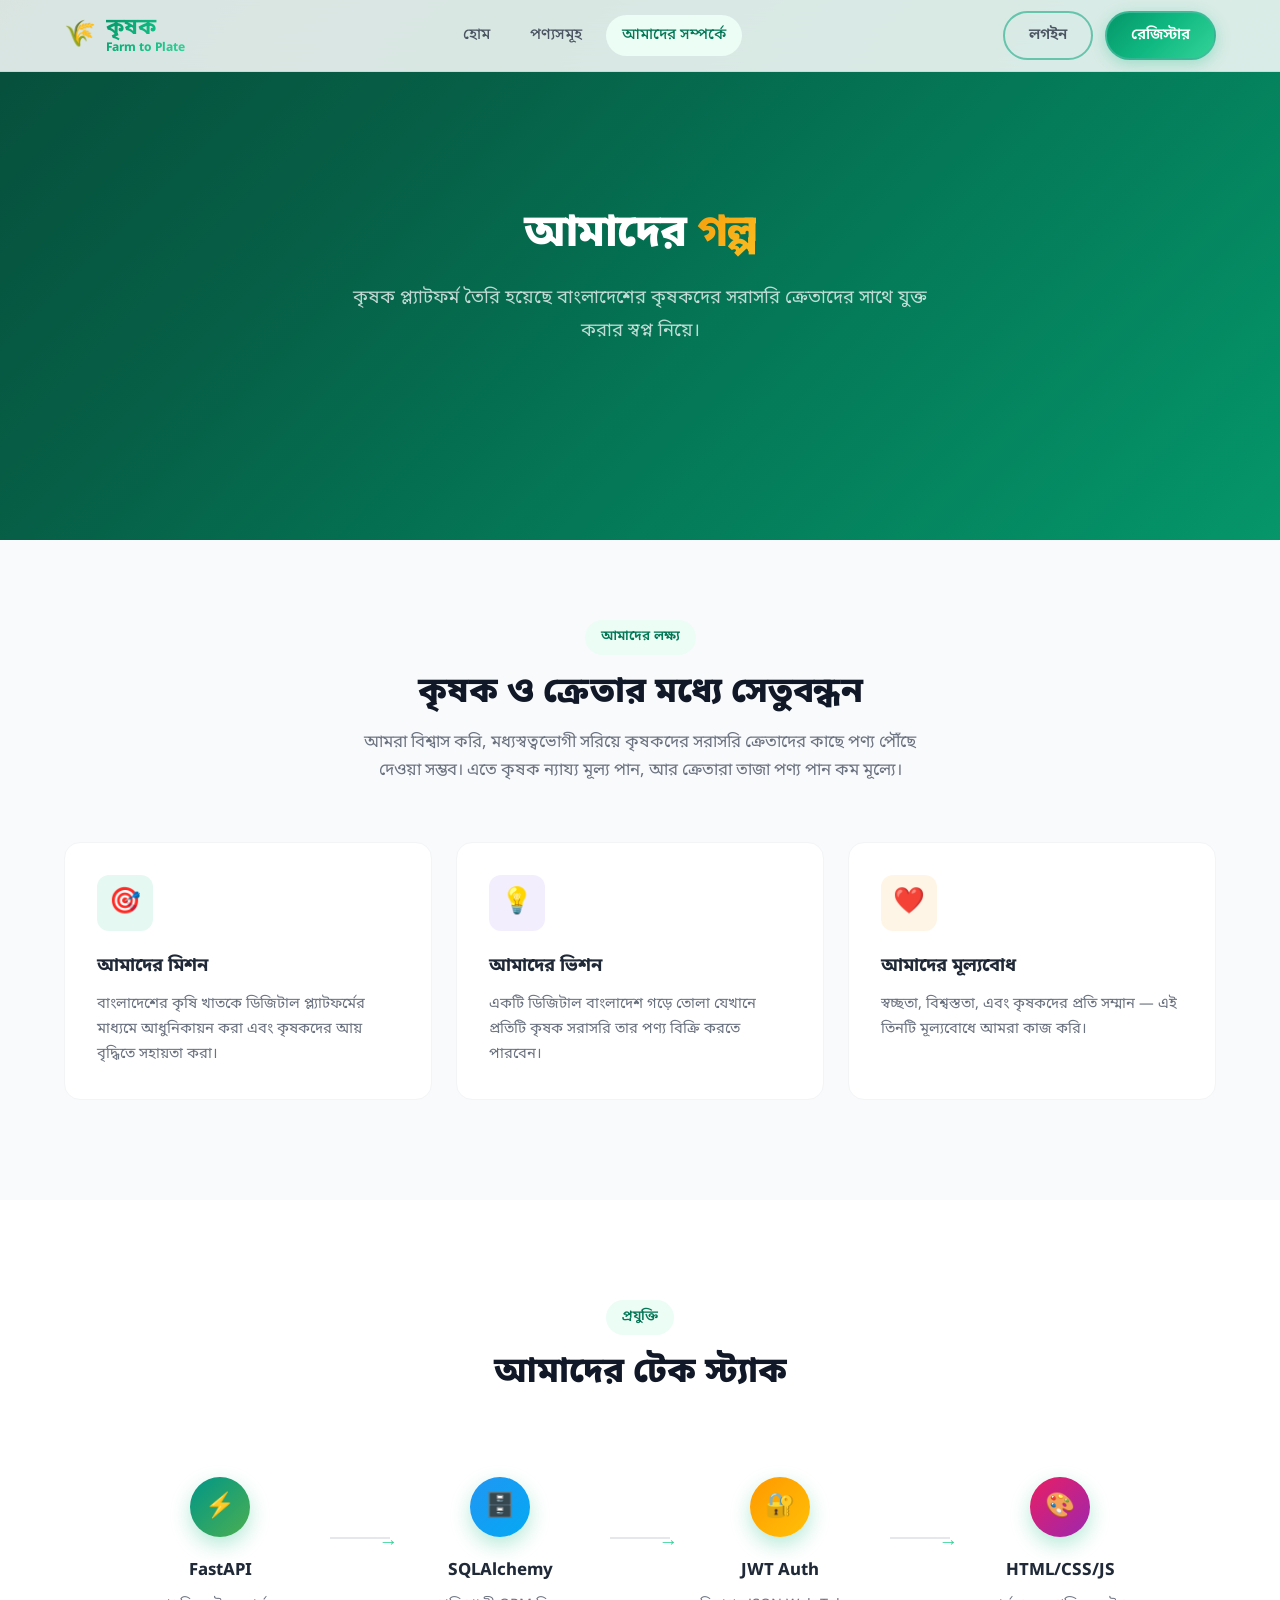
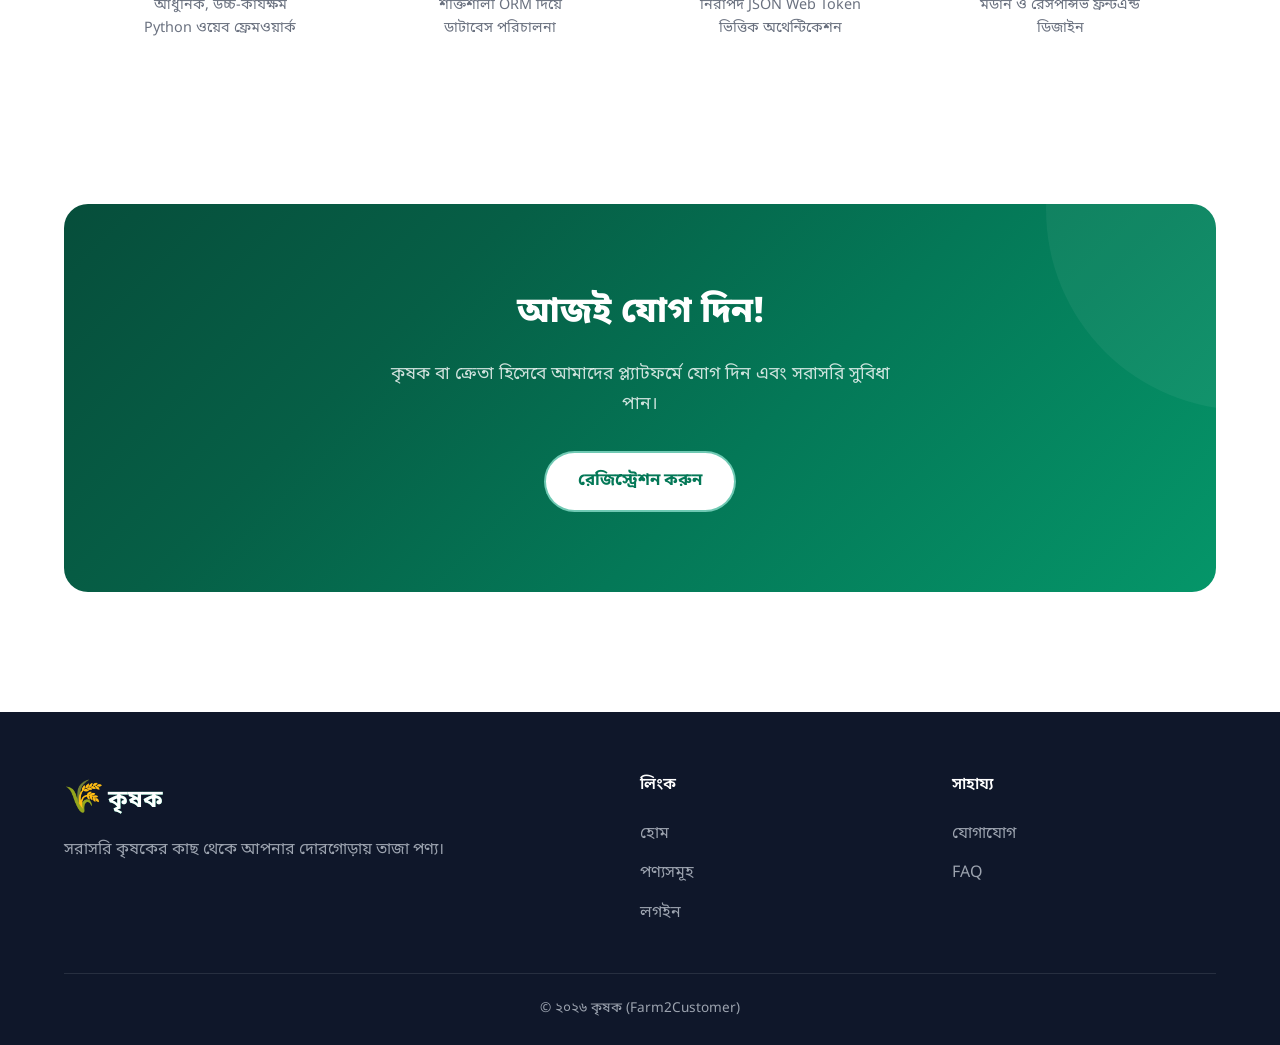
==== commit a42f88c8: "Merge pull request #8 from FaysalMahmudSajan/main update" ====
--- a/about.html
+++ b/about.html
@@ -93,6 +93,49 @@
         </div>
     </section>
 
+    <!-- Technology Stack -->
+    <section class="how-it-works">
+        <div class="container">
+            <div class="section-header">
+                <span class="section-badge">প্রযুক্তি</span>
+                <h2 class="section-title">আমাদের টেক স্ট্যাক</h2>
+            </div>
+            <div class="steps-container">
+                <div class="step-card">
+                    <div class="step-number" style="background:linear-gradient(135deg, #009688, #4CAF50);">⚡</div>
+                    <div class="step-content">
+                        <h3>FastAPI</h3>
+                        <p>আধুনিক, উচ্চ-কার্যক্ষম Python ওয়েব ফ্রেমওয়ার্ক</p>
+                    </div>
+                </div>
+                <div class="step-connector"></div>
+                <div class="step-card">
+                    <div class="step-number" style="background:linear-gradient(135deg, #2196F3, #03A9F4);">🗄️</div>
+                    <div class="step-content">
+                        <h3>SQLAlchemy</h3>
+                        <p>শক্তিশালী ORM দিয়ে ডাটাবেস পরিচালনা</p>
+                    </div>
+                </div>
+                <div class="step-connector"></div>
+                <div class="step-card">
+                    <div class="step-number" style="background:linear-gradient(135deg, #FF9800, #FFC107);">🔐</div>
+                    <div class="step-content">
+                        <h3>JWT Auth</h3>
+                        <p>নিরাপদ JSON Web Token ভিত্তিক অথেন্টিকেশন</p>
+                    </div>
+                </div>
+                <div class="step-connector"></div>
+                <div class="step-card">
+                    <div class="step-number" style="background:linear-gradient(135deg, #E91E63, #9C27B0);">🎨</div>
+                    <div class="step-content">
+                        <h3>HTML/CSS/JS</h3>
+                        <p>মডার্ন ও রেসপন্সিভ ফ্রন্টএন্ড ডিজাইন</p>
+                    </div>
+                </div>
+            </div>
+        </div>
+    </section>
+
     <!-- CTA -->
     <section class="cta-section">
         <div class="container">
--- a/css/style.css
+++ b/css/style.css
@@ -243,11 +243,16 @@
     font-weight: 700;
     font-size: 1rem;
     cursor: pointer;
-    transition: transform var(--transition-fast);
+    transition: transform var(--transition-fast), box-shadow var(--transition-fast);
+    overflow: hidden;  /* profile picture গোলাকারে clip করার জন্য */
+    padding: 0;
+    border: 2.5px solid transparent;
 }
 
 .user-avatar:hover {
-    transform: scale(1.05);
+    transform: scale(1.08);
+    box-shadow: 0 0 0 3px rgba(16, 185, 129, 0.25);
+    border-color: var(--primary-400);
 }
 
 .user-dropdown {
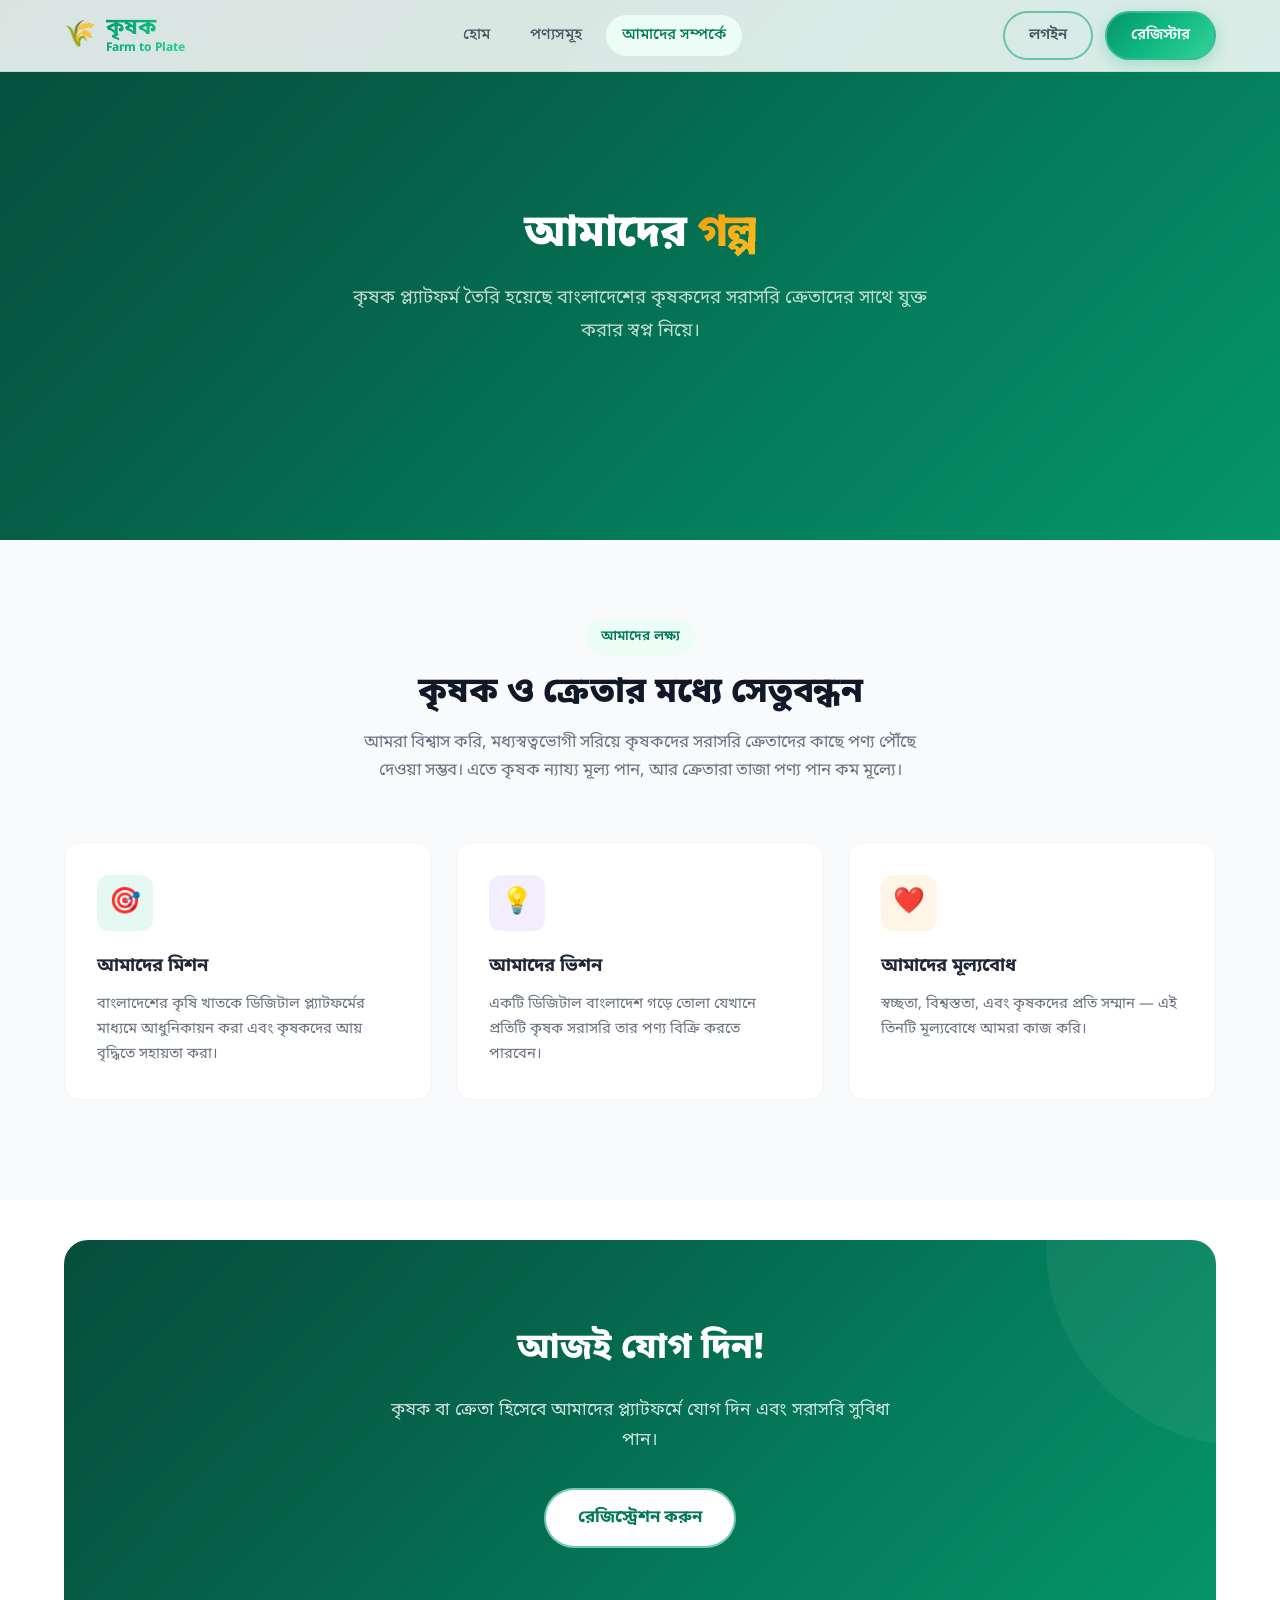
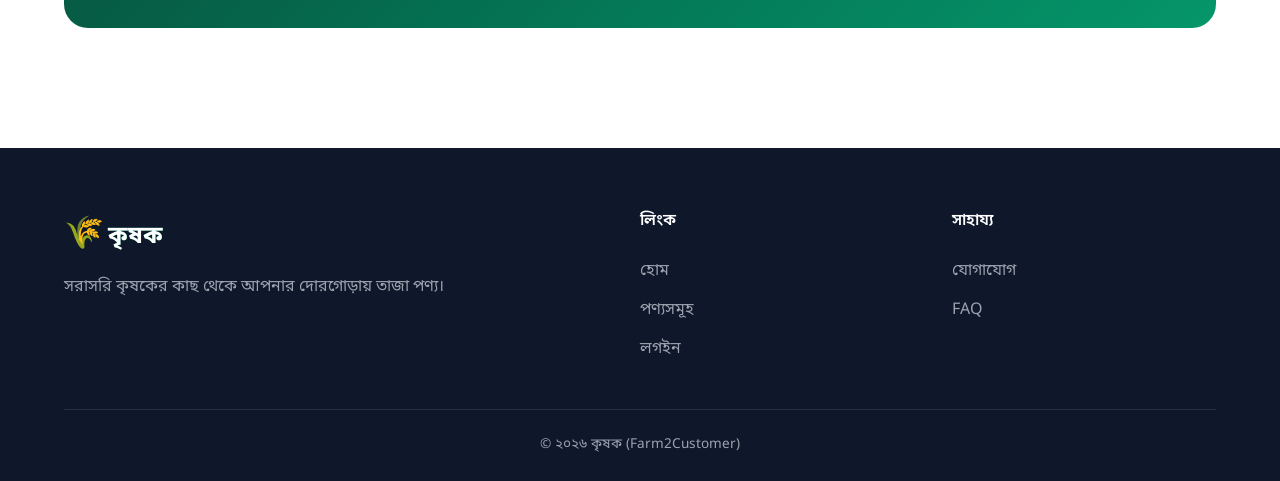
==== commit 9122973e: "done" ====
--- a/about.html
+++ b/about.html
@@ -93,7 +93,7 @@
         </div>
     </section>
 
-    <!-- Technology Stack -->
+    <!-- Technology Stack
     <section class="how-it-works">
         <div class="container">
             <div class="section-header">
@@ -134,7 +134,7 @@
                 </div>
             </div>
         </div>
-    </section>
+    </section> -->
 
     <!-- CTA -->
     <section class="cta-section">
